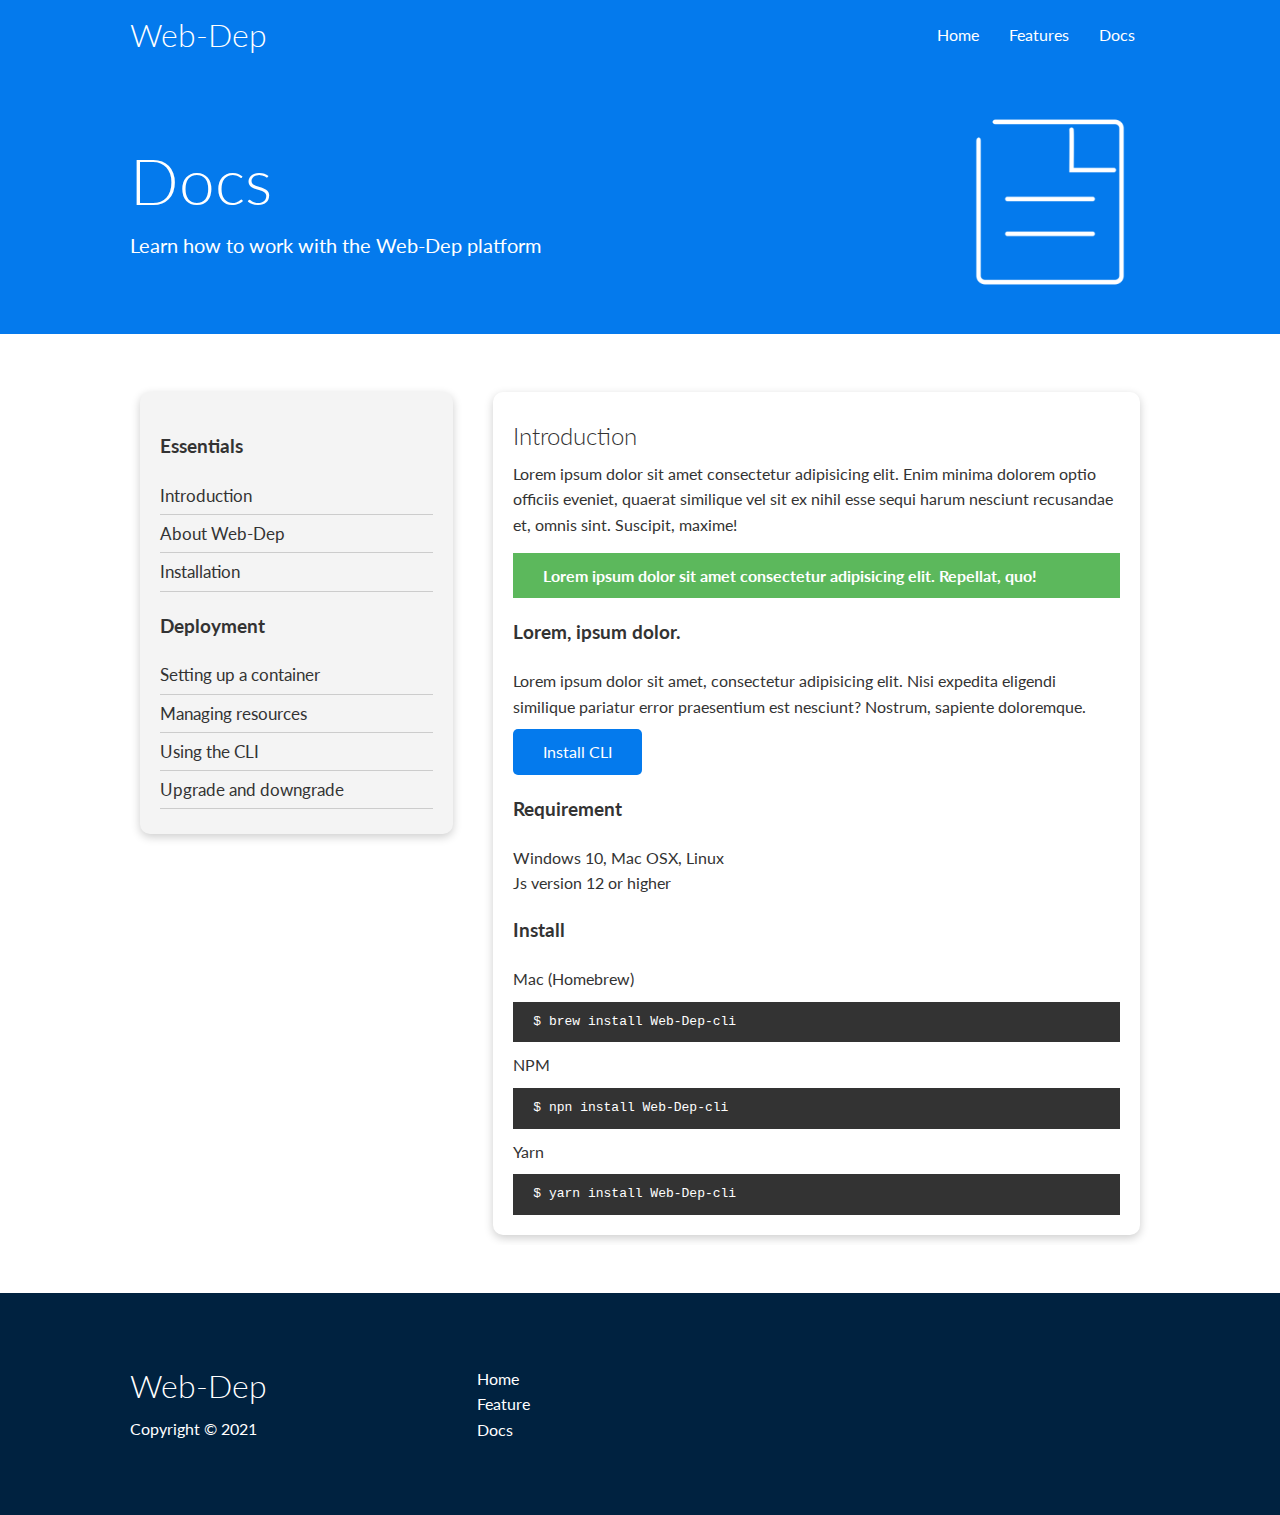
==== docs.html @ 7677a3f6 "Initial commit" ====
<!DOCTYPE html>
<html lang="en">
<head>
    <meta charset="UTF-8">
    <meta name="viewport" content="width=device-width, initial-scale=1.0">
    <link rel="stylesheet" href="https://cdnjs.cloudflare.com/ajax/libs/font-awesome/5.15.2/css/all.min.css" integrity="sha512-HK5fgLBL+xu6dm/Ii3z4xhlSUyZgTT9tuc/hSrtw6uzJOvgRr2a9jyxxT1ely+B+xFAmJKVSTbpM/CuL7qxO8w==" crossorigin="anonymous" />
    <link rel="stylesheet" href="css/utilities.css">
    <link rel="stylesheet" href="css/style.css">
    <title>Web-Dep | Cloud Hosting For Everyone</title>
</head>
<body>
    <!-- Nav bar -->
    <div class="navbar">
        <div class="container flex">
            <h1 class="logo">Web-Dep</h1>
            <nav>
                <ul>
                    <li><a href="index.html">Home</a></li>
                    <li><a href="features.html">Features</a></li>
                    <li><a href="docs.html">Docs</a></li>
                </ul>
            </nav>
        </div>
    </div>

    <!-- Head -->
    <section class="docs-head bg-primary py-3">
        <div class="container grid">
            <div>
                <h1 class="xl">Docs</h1>
                <p class="lead">
                    Learn how to work with the Web-Dep platform
                </p>
            </div>
            <img src="images/docs.png" alt="">
        </div>
    </section>

    <!-- Docs Main -->
    <section class="docs-main my-4">
        <div class="container grid">
            <div class="card bg-light p3">
                <h3 class="my-2">Essentials</h3>
                <nav>
                    <ul>
                        <li><a href="">Introduction</a></li>
                        <li><a href="">About Web-Dep</a></li>
                        <li><a href="">Installation</a></li>
                    </ul>
                </nav>

                <h3 class="my-2">Deployment</h3>
                <nav>
                    <ul>
                        <li><a href="">Setting up a container</a></li>
                        <li><a href="">Managing resources</a></li>
                        <li><a href="">Using the CLI</a></li>
                        <li><a href="">Upgrade and downgrade</a></li>
                    </ul>
                </nav>
            </div>
            <div class="card">
                <h2>Introduction</h2>
                <p>
                    Lorem ipsum dolor sit amet consectetur adipisicing elit. 
                    Enim minima dolorem optio officiis eveniet, quaerat similique vel sit ex 
                    nihil esse sequi harum nesciunt recusandae et, omnis sint. 
                    Suscipit, maxime!
                </p>
                <div class="alert alert-success">
                    <i class="fas fa-info"></i>
                    Lorem ipsum dolor sit amet consectetur adipisicing elit. Repellat, quo!
                </div>
                <h3>Lorem, ipsum dolor.</h3>
                <p>
                    Lorem ipsum dolor sit amet, consectetur adipisicing elit. 
                    Nisi expedita eligendi similique pariatur error praesentium est nesciunt? 
                    Nostrum, sapiente doloremque.
                </p>
                <a href="#" class="btn btn-primary">Install CLI</a>
                <h3>Requirement</h3>
                <ul>
                    <li>Windows 10, Mac OSX, Linux</li>
                    <li>Js version 12 or higher</li>
                </ul>
                <h3>Install</h3>
                <p>Mac (Homebrew)</p>
                <pre><code>$ brew install Web-Dep-cli</code></pre>
                <p>NPM</p>
                <pre><code>$ npn install Web-Dep-cli</code></pre>
                <p>Yarn</p>
                <pre><code>$ yarn install Web-Dep-cli</code></pre>
            </div>
        </div>
    </section>

    <!-- Footer -->
    <footer class="footer bg-dark py-5">
        <div class="container grid grid-3">
            <div>
                <h1>Web-Dep</h1>
                <p>Copyright &copy; 2021</p>
            </div>
            <nav>
                <ul>
                    <li><a href="index.html">Home</a></li>
                    <li><a href="feature.html">Feature</a></li>
                    <li><a href="docs.html">Docs</a></li>
                </ul>
            </nav>
            <div class="social">
                <a href="#"><i class="fab fa-github fa-2x"></i></a>
                <a href="#"><i class="fab fa-facebook fa-2x"></i></a>
                <a href="#"><i class="fab fa-instagram fa-2x"></i></a>
                <a href="#"><i class="fab fa-twitter fa-2x"></i></a>
            </div>
        </div>
    </footer>
</body>
</html>
---- css/utilities.css ----
.container{
  max-width: 1100px;
  margin: 0 auto;
  overflow: auto;
  padding: 0 40px;
}

.card{
  background-color: #ffffff;
  color: #333;
  border-radius: 10px;
  box-shadow: 0 3px 10px rgba(0,0,0,0.2);
  padding: 20px;
  margin: 10px;
}

.btn{
  display: inline-block;
  padding: 10px 30px;
  cursor: pointer;
  background: var(--primary-color);
  color: #ffffff;
  border: none;
  border-radius: 5px;
}

.btn-outline{
  background-color: transparent;
  border: 1px solid #ffffff;
}

.btn:hover{
  transform: scale(0.98);
}

/* Background & Colored Buttons */
.bg-primary, .btn-primary{
  background-color: var(--primary-color);
  color: #fff;
}

.bg-secondary, .btn-secondary{
  background-color: var(--secondary-color);
  color: #fff;
}

.bg-dark, .btn-dark{
  background-color: var(--dark-color);
  color: #fff;
}

.bg-primary a, 
.btn-primary a,
.bg-secondary a, 
.btn-secondary a,
.bg-dark a, 
.btn-dark a{
  color: #fff;
}

.bg-light, .btn-light{
  background-color: var(--light-color);
  color: #333;
}

/* Text sizes */

.lead{
  font-size: 20px;
}

.sm{
  font-size: 1rem;
}

.md{
  font-size: 2rem;
}

.lg{
  font-size: 3rem;
}

.xl{
  font-size: 4rem;
}

.text-center{
  text-align: center;
}
/* Alert */
.alert{
  background-color: var(--light-color);
  padding: 10px 20px;
  margin: 15px 0;
  font-weight: bold;
}
.alert i{
  margin-right: 10px;
}
.alert-success{
  background-color: var(--success-color);
  color: white;
}
.alert-error{
  background-color: var(--error-color);
  color: white;
}

.flex{
  display: flex;
  justify-content: center;
  align-items: center;
  height: 100%;
}

.grid{
  display: grid;
  grid-template-columns: repeat(2, 1fr);
  gap: 20px;
  justify-content: center;
  align-items: center;
  height: 100%;
}

.grid-3{
  grid-template-columns: repeat(3, 1fr);
}

/* Margin */
.my-1{
  margin: 1rem 0;
}

.my-2{
  margin: 1.5rem 0;
}

.my-3{
  margin: 2rem 0;
}

.my-4{
  margin: 3rem 0;
}

.my-5{
  margin: 4rem 0;
}

.m-1{
  margin: 1rem;
}

.m-2{
  margin: 1.5rem;
}

.m-3{
  margin: 2rem;
}

.m-4{
  margin: 3rem;
}

.m-5{
  margin: 4rem;
}

/* Padding */
.py-1{
  padding: 1rem 0;
}

.py-2{
  padding: 1.5rem 0;
}

.py-3{
  padding: 2rem 0;
}

.py-4{
  padding: 3rem 0;
}

.py-5{
  padding: 4rem 0;
}

.p-1{
  padding: 1rem;
}

.p-2{
  padding: 1.5rem;
}

.p-3{
  padding: 2rem;
}

.p-4{
  padding: 3rem;
}

.p-5{
  padding: 4rem;
}
---- css/style.css ----
@import url('https://fonts.googleapis.com/css2?family=Lato:wght@300&display=swap');

:root {
  --primary-color: #047aed;
  --secondary-color: #1c3fa8;
  --dark-color: #002240;
  --light-color: #f4f4f4;
  --success-color: #5cb85c;
  --error-color: #d9534f;
}
  
*{
  box-sizing: border-box;
  padding: 0;
  margin: 0;
}

body{
  font-family: 'Lato', sans-serif;
  color: #333;
  line-height: 1.6;
}

ul{
  list-style-type: none;
}

a{
  text-decoration: none;
  color: #333;
}

h1,
h2{
  font-weight: 300;
  line-height: 1.2;
  margin: 10px 0;
}

p{
  margin: 10px 0;
}

img{
  width: 100%;
}

code, pre{
  background-color: #333;
  color: white;
  padding: 10px;
}

/* Navbar */
.navbar{
  background-color: var(--primary-color);
  color: #fff;
  height: 70px;
}

.navbar ul{
  display: flex;
}

.navbar a{
  color: #ffffff;
  padding: 10px;
  margin: 0 5px;
}

.navbar a:hover{
  border-bottom: 2px solid #ffffff;
}

.navbar .flex{
  justify-content: space-between;
}

/* Showcase */
.showcase{
  height: 400px;
  background-color: var(--primary-color);
  color: #ffffff;
  position: relative;
}

.showcase h1{
  font-size: 40px;
}

.showcase p{
  margin: 20px 0;
}

.showcase .grid{
  overflow: visible;
  grid-template-columns: 55% 45%;
  gap: 30px;
}

.showcase-text{
  animation: slideInfromLeft 1s ease-in;
}

.showcase-form{
  position: relative;
  top: 60px;
  height: 350px;
  width: 400px;
  padding: 40px;
  z-index: 100;
  animation: slideInfromRight 1s ease-in;
}

.showcase-form .form-control{
  margin: 30px 0;
}

.showcase-form input[type='text'],
.showcase-form input[type='email']{
  border: 0;
  border-bottom: 1px solid #b4becb;
  width: 100%;
  padding: 3px;
  font-size: 16px;
}

.showcase-form input:focus{
  outline: none;
}

/* .showcase::before, */
.showcase::after{
  content: '';
  position: absolute;
  height: 100px;
  bottom: -70px;
  right: 0;
  left: 0;
  background: #ffffff;
  transform: skewY(-2deg);
  -webkit-transform: skewY(-2deg);
  -moz-transform: skewY(-2deg);
  -ms-transform: skewY(-2deg);
}

/* Stats */
.stats{
  padding-top: 100px;
  animation: slideInfromBottom 1s ease-in;
}

.stats-heading{
  max-width: 500px;
  margin: auto;
}

.stats .grid h3{
  font-size: 35px;
}
.stats .grid p{
  font-size: 20px;
  font-weight: bold;
}

/* Cli */
.cli .grid{
  grid-template-columns: repeat(3, 1fr);
  grid-template-rows: repeat(2, 1fr);
}

.cli .grid > *:first-child{
  grid-column: 1 / span 2;
  grid-row: 1 / span 2;
}

/* Cloud */
.cloud .grid{
  grid-template-columns: 4fr 3fr;
}

/* Languages */
.languages .flex{
  flex-wrap: wrap;
}

.languages .card{
  text-align: center;
  margin: 18px 10px 40px;
  transition: transform 0.2s ease-in;
}

.languages .card h4{
  font-size: 20px;
  margin-bottom: 10px;
}

.languages .card:hover{
  transform: translateY(-15px);
}

/* Features */
.features-head img{
  width: 200px;
  justify-self: flex-end;
}

.features-sub-head img{
  width: 300px;
  justify-self: flex-end;
}

.features-main .card > i{
  margin: 0 10px;
}

.features-main .grid{
  padding: 30px;
}

.features-main .grid-3 > *:first-child{
  grid-column: 1 / span 3;
}

 .features-main .grid-3 > *:nth-child(2){
  grid-column: 1 / span 2;
}

/* Docs */
.docs-head img{
  width: 200px;
  justify-self: flex-end;
}
.docs-main h3{
  margin: 20px 0;
}
.docs-main .grid{
  grid-template-columns: 1fr 2fr;
  align-items: flex-start;
}
.docs-main nav li{
  font-size: 17px;
  padding: 0 0 5px 0;
  margin-bottom: 5px;
  border-bottom: 1px solid #ccc;
}
.docs-main a:hover{
  font-weight: bold;
}

/* Footer */
.footer .social a{
  margin: 0 10px;
}

/* Animation */
@keyframes slideInfromLeft{
  0%{
    transform: translateX(-100%);
  }
  100%{
    transform: translateX(0%);
  }
}

@keyframes slideInfromRight{
  0%{
    transform: translateX(100%);
  }
  100%{
    transform: translateX(0%);
  }
}

@keyframes slideInfromTop{
  0%{
    transform: translateY(-100%);
  }
  100%{
    transform: translateX(0%);
  }
}

@keyframes slideInfromBottom{
  0%{
    transform: translateY(100%);
  }
  100%{
    transform: translateX(0%);
  }
}

/* MEDIA QUERY */

/* Tablets and Under */
@media (max-width: 768px) {
  .grid,
  .showcase .grid,
  .stats .grid,
  .cli .grid,
  .cloud .grid,
  .features-main .grid,
  .docs-main .grid {
    grid-template-columns: 1fr;
    grid-template-rows: 1fr;
  }

  .showcase{
    height: auto;
  }

  .showcase-text{
    text-align: center;
    margin-top: 40px;
    animation: slideInfromTop 1s ease-in;
  }

  .showcase-form{
    justify-self: center;
    margin: auto;
    animation: slideInfromBottom 1s ease-in;
  }

  .cli .grid > *:first-child{
    grid-column: 1;
    grid-row: 1;
  }

  .features-head,
  .features-sub-head,
  .docs-head{
    text-align: center;
  }

  .features-head img,
  .features-sub-head img,
  .docs-head img{
    justify-self: center;
  }

  .features-main .grid > *:first-child,
  .features-main .grid > *:nth-child(2){
    grid-column: 1;
  }

}

/* Mobile */
@media(max-width: 500px){
  .navbar{
    height: 110px;
  }

  .navbar .flex{
    flex-direction: column;
  }

  .navbar ul{
    padding: 10px;
    background-color: rgba(0, 0, 0, 0.1);
  }
}
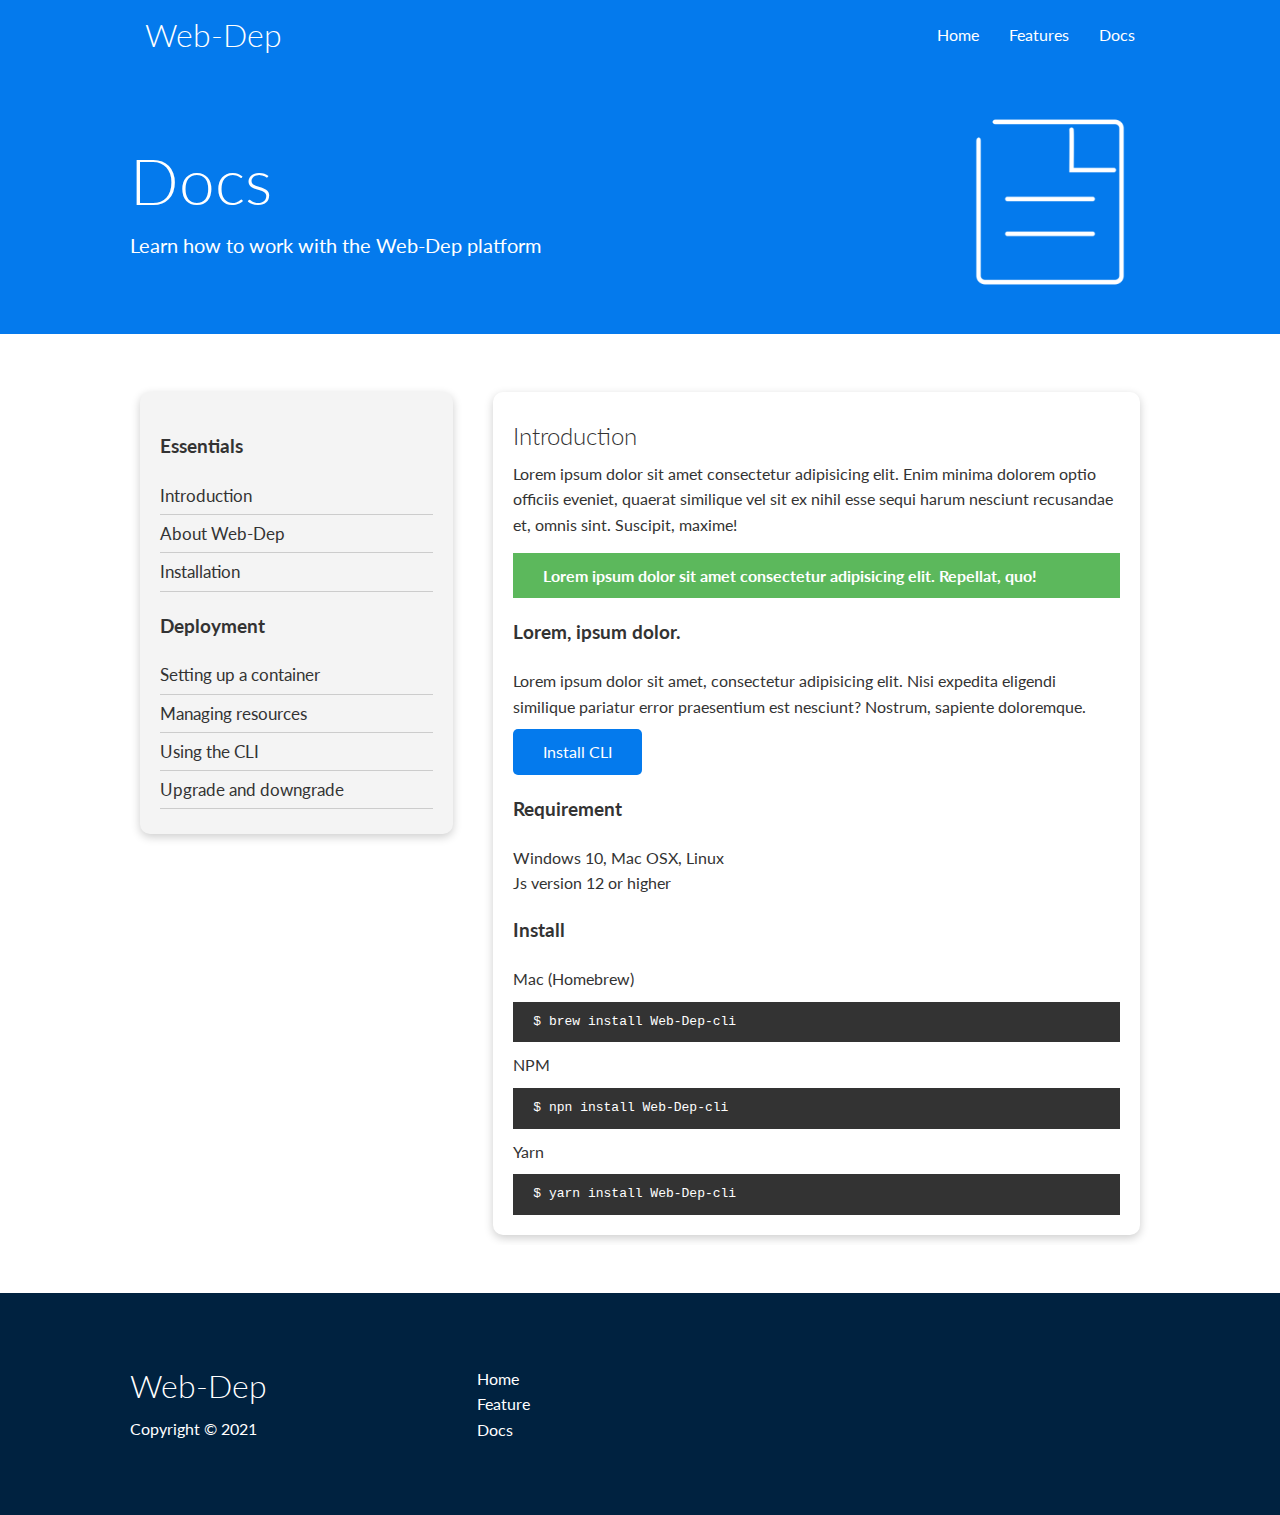
==== commit 0119333a: "Logo href changes internal pages" ====
--- a/docs.html
+++ b/docs.html
@@ -12,7 +12,7 @@
     <!-- Nav bar -->
     <div class="navbar">
         <div class="container flex">
-            <h1 class="logo">Web-Dep</h1>
+            <h1 class="logo"><a href="index.html" alt="Web Dep">Web-Dep</a></h1>
             <nav>
                 <ul>
                     <li><a href="index.html">Home</a></li>
--- a/css/style.css
+++ b/css/style.css
@@ -70,6 +70,10 @@
 
 .navbar a:hover{
   border-bottom: 2px solid #ffffff;
+}
+
+.navbar .logo a:hover{
+  text-decoration: none;
 }
 
 .navbar .flex{
